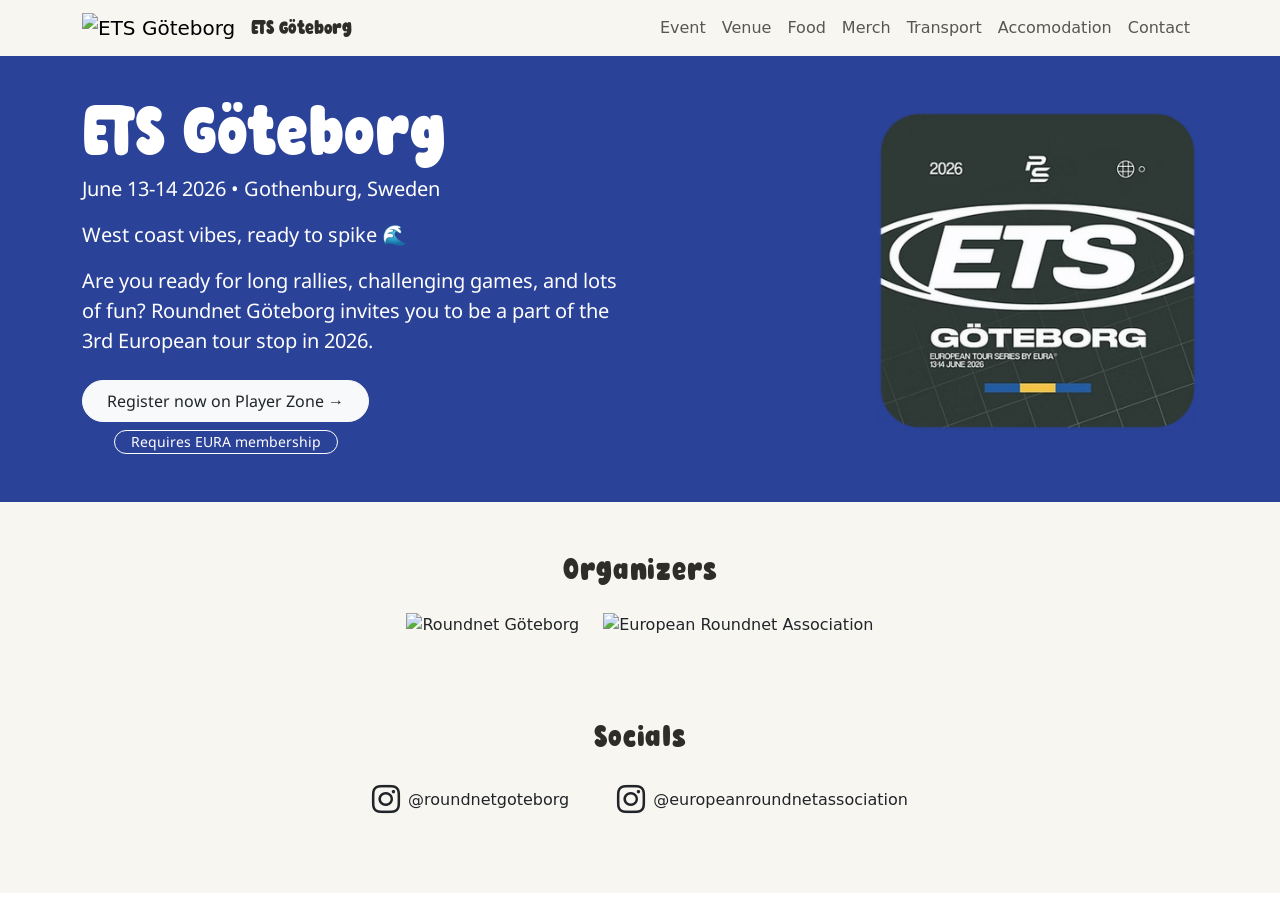
==== index.html @ 1d8edac0 "small changes" ====
<!DOCTYPE html>
<html lang="en">
<head>
  <meta charset="UTF-8">
  <meta name="viewport" content="width=device-width, initial-scale=1">
  <meta name="format-detection" content="telephone=no">
  <title>Roundnet Event</title>
  <link href="https://cdn.jsdelivr.net/npm/bootstrap@5.3.2/dist/css/bootstrap.min.css" rel="stylesheet">
  <link rel="stylesheet" href="https://cdn.jsdelivr.net/npm/bootstrap-icons@1.11.3/font/bootstrap-icons.css">
  <style>
    @font-face {
      font-family: 'SuperCroissant';
      src: url('supercroissant.ttf') format('truetype');
    }
    .font-supercroissant {
      font-family: 'SuperCroissant', sans-serif;
    }
    @font-face {
      font-family: 'NotoSansTanga';
      src: url('notosanstanga.ttf') format('truetype');
    }
    .font-tanga {
      font-family: 'NotoSansTanga', sans-serif;
    }
  </style>
</head>

<body>
  <nav class="navbar navbar-expand-lg sticky-top border-0 shadow-none" style="background-color:#f8f6f0;">
    <div class="container">
      <a class="navbar-brand d-inline-flex align-items-center" href="index.html">
        <img src="https://ets.roundnetgoteborg.se/logo.avif" alt="ETS Göteborg" style="max-height:2.8rem;">
        <span class="ms-3 d-inline font-supercroissant" style="color:#2e2d28;">ETS Göteborg</span>
      </a>
      <button
        class="navbar-toggler"
        type="button"
        data-bs-toggle="collapse"
        data-bs-target="#mainNav"
        aria-controls="mainNav"
        aria-expanded="false"
        aria-label="Toggle navigation">
        <span class="navbar-toggler-icon"></span>
      </button>
      <div class="collapse navbar-collapse" id="mainNav">
        <ul class="navbar-nav ms-auto">
          <li class="nav-item"><a class="nav-link" href="event.html">Event</a></li>
          <li class="nav-item"><a class="nav-link" href="venue.html">Venue</a></li>
          <li class="nav-item"><a class="nav-link" href="food.html">Food</a></li>
          <li class="nav-item"><a class="nav-link" href="merch.html">Merch</a></li>
          <li class="nav-item"><a class="nav-link" href="transport.html">Transport</a></li>
          <li class="nav-item"><a class="nav-link" href="accomodation.html">Accomodation</a></li>
          <li class="nav-item"><a class="nav-link" href="contact.html">Contact</a></li>
        </ul>
      </div>
    </div>
  </nav>

  <main>
    <section style="background-color:#2b4299;" class="text-white py-4 py-lg-5">
      <div class="container">
        <div class="row align-items-center g-3">
          <div class="col-lg-6 order-2 order-lg-1 text-center text-lg-start mt-3 mb-1 my-lg-0">
            <h1 class="display-2 mb-0 font-supercroissant">ETS Göteborg</h1>
            <p class="fs-5 mb-3 font-tanga">June 13-14 2026 • Gothenburg, Sweden</p>

            <p class="lead mb-3 font-tanga"><strong>West coast vibes, ready to spike 🌊</strong></p>

            <p class="lead mb-0 font-tanga fw-normal">
              Are you ready for long rallies, challenging games, and lots of fun? Roundnet Göteborg invites you to be a part of the 3rd European tour stop in 2026.
            </p>

            <div class="mt-4">
              <div class="d-inline-flex flex-column align-items-center gap-2 mx-auto mx-lg-0">
                <a
                  href="https://playerzone.roundnetgermany.de/tournaments/667-2026-06-13-ets-goteborg-2026"
                  class="btn btn-light rounded-pill px-4 py-2 text-dark fs-6 font-tanga">
                  Register now on Player Zone →
                </a>

                <div class="w-100 text-center">
                  <a
                    href="https://www.roundnet.eu/european-tour-series-2026#additional-information"
                    target="_blank"
                    rel="noopener noreferrer"
                    class="small font-tanga my-0 px-3 py-1 rounded-pill border border-white text-white text-decoration-none lh-1 d-inline-block">
                    Requires EURA membership
                  </a>
                </div>
              </div>
            </div>
          </div>

          <div class="col-lg-6 order-1 order-lg-2 text-center text-lg-end my-1 my-lg-0 d-flex align-items-center justify-content-center justify-content-lg-end my-0">
            <img src="images/logo-upscale.png" 
                class="rounded img-fluid"
                style="max-height: 20rem; width: auto;"
                alt="ETS Göteborg logotype">
          </div>
        </div>
      </div>
    </section>

    <section class="py-5 pb-lg-5" style="background-color:#f8f6f0;">
      <div class="container pb-4">
        <div class="row justify-content-center">
          <div class="col-lg-8 text-center">

            <!-- ORGANIZED BY -->
            <div class="mb-5 pb-3">
              <h2 class="h2 mb-4 font-supercroissant" style="letter-spacing: 0.03em;color:#2e2d28;">Organizers</h2>
              <div class="d-flex flex-column flex-md-row justify-content-center align-items-center gap-4">
                <img src="https://ets.roundnetgoteborg.se/images/rgbg-logo.png"
                     alt="Roundnet Göteborg"
                     class="img-fluid"
                     style="max-height:8.2rem;">
                <img src="https://ets.roundnetgoteborg.se/images/eura-trimmed.png"
                     alt="European Roundnet Association"
                     class="img-fluid"
                     style="max-height:8.7rem;">
              </div>
            </div>

            <!-- FOLLOW US -->
            <div class="pt-3">
              <h2 class="h2 mb-4 font-supercroissant" style="letter-spacing: 0.03em;color:#2e2d28;">Socials</h2>
              <div class="d-flex flex-column flex-md-row justify-content-center align-items-center gap-4 gap-md-5">
                <a
                  href="https://instagram.com/roundnetgoteborg"
                  target="_blank"
                  rel="noopener noreferrer"
                  class="d-inline-flex align-items-center gap-2 text-decoration-none text-dark">
                  <i class="bi bi-instagram fs-3"></i>
                  <span>@roundnetgoteborg</span>
                </a>
                <a
                  href="https://www.instagram.com/europeanroundnetassociation/"
                  target="_blank"
                  rel="noopener noreferrer"
                  class="d-inline-flex align-items-center gap-2 text-decoration-none text-dark">
                  <i class="bi bi-instagram fs-3"></i>
                  <span>@europeanroundnetassociation</span>
                </a>
              </div>
            </div>

          </div>
        </div>
      </div>
    </section>
  </main>

  <script src="https://cdn.jsdelivr.net/npm/bootstrap@5.3.2/dist/js/bootstrap.bundle.min.js"></script>
</body>
</html>
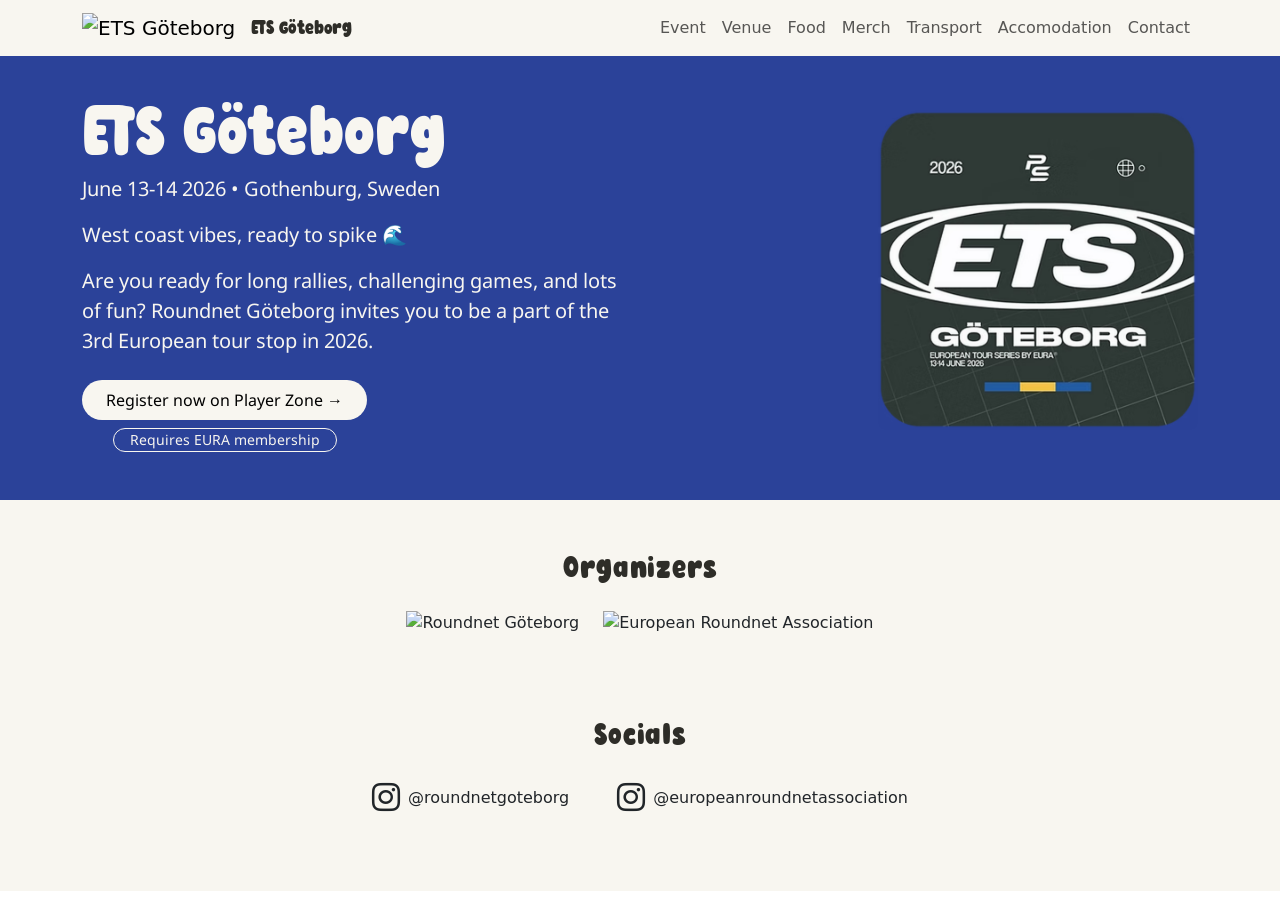
==== commit 06047bad: "small changes" ====
--- a/index.html
+++ b/index.html
@@ -60,7 +60,7 @@
     <section style="background-color:#2b4299;" class="text-white py-4 py-lg-5">
       <div class="container">
         <div class="row align-items-center g-3">
-          <div class="col-lg-6 order-2 order-lg-1 text-center text-lg-start mt-3 mb-1 my-lg-0">
+          <div class="col-lg-6 order-2 order-lg-1 text-center text-lg-start mt-3 mb-1 my-lg-0" style="color:#f8f6f0">
             <h1 class="display-2 mb-0 font-supercroissant">ETS Göteborg</h1>
             <p class="fs-5 mb-3 font-tanga">June 13-14 2026 • Gothenburg, Sweden</p>
 
@@ -70,20 +70,24 @@
               Are you ready for long rallies, challenging games, and lots of fun? Roundnet Göteborg invites you to be a part of the 3rd European tour stop in 2026.
             </p>
 
-            <div class="mt-4">
+                        <div class="mt-4">
               <div class="d-inline-flex flex-column align-items-center gap-2 mx-auto mx-lg-0">
+                <!-- Solid button -->
                 <a
                   href="https://playerzone.roundnetgermany.de/tournaments/667-2026-06-13-ets-goteborg-2026"
-                  class="btn btn-light rounded-pill px-4 py-2 text-dark fs-6 font-tanga">
+                  class="btn rounded-pill px-4 py-2 fs-6 font-tanga"
+                  style="background-color: #f8f6f0; color: #000; border: none;">
                   Register now on Player Zone →
                 </a>
 
+                <!-- Outline button -->
                 <div class="w-100 text-center">
                   <a
                     href="https://www.roundnet.eu/european-tour-series-2026#additional-information"
                     target="_blank"
                     rel="noopener noreferrer"
-                    class="small font-tanga my-0 px-3 py-1 rounded-pill border border-white text-white text-decoration-none lh-1 d-inline-block">
+                    class="small font-tanga my-0 px-3 py-1 rounded-pill text-decoration-none lh-1 d-inline-block"
+                    style="background-color: transparent; border: 1px solid #f8f6f0; color: #f8f6f0;">
                     Requires EURA membership
                   </a>
                 </div>
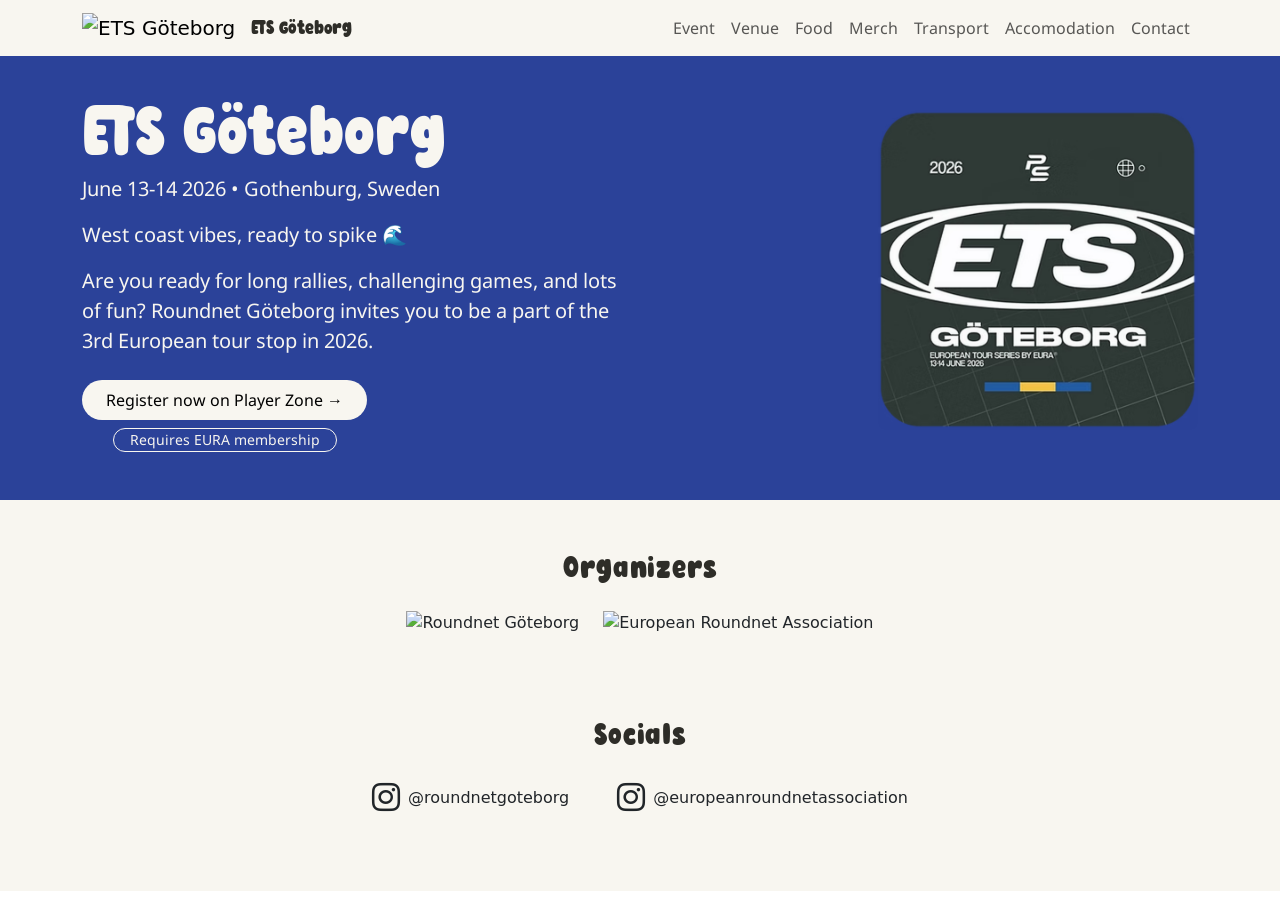
==== commit 1b9f352d: "updatees" ====
--- a/index.html
+++ b/index.html
@@ -43,7 +43,7 @@
         <span class="navbar-toggler-icon"></span>
       </button>
       <div class="collapse navbar-collapse" id="mainNav">
-        <ul class="navbar-nav ms-auto">
+        <ul class="navbar-nav ms-auto font-tanga">
           <li class="nav-item"><a class="nav-link" href="event.html">Event</a></li>
           <li class="nav-item"><a class="nav-link" href="venue.html">Venue</a></li>
           <li class="nav-item"><a class="nav-link" href="food.html">Food</a></li>
@@ -156,4 +156,4 @@
 
   <script src="https://cdn.jsdelivr.net/npm/bootstrap@5.3.2/dist/js/bootstrap.bundle.min.js"></script>
 </body>
-</html>+</html>
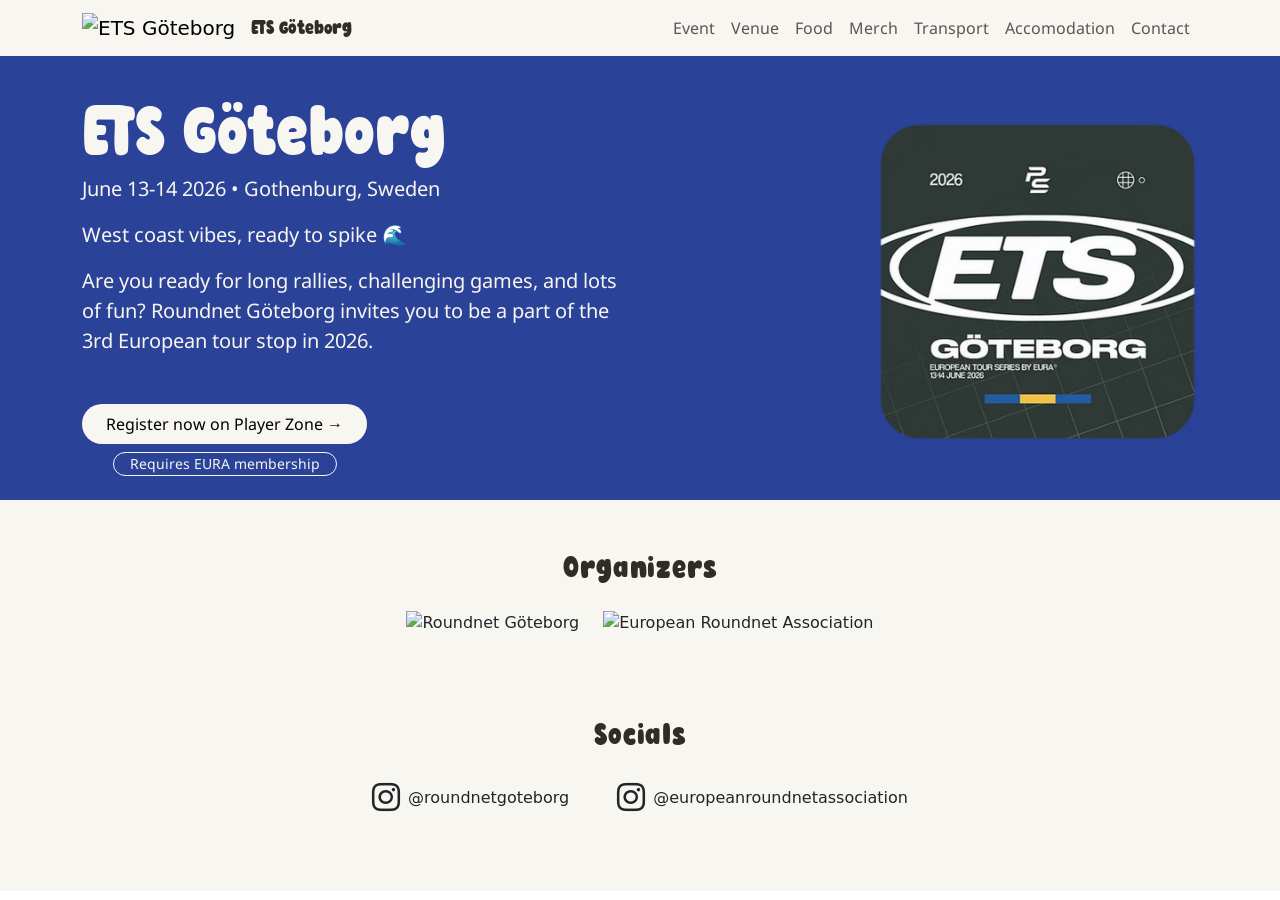
==== commit 93f11e17: "updatees" ====
--- a/index.html
+++ b/index.html
@@ -57,7 +57,7 @@
   </nav>
 
   <main>
-    <section style="background-color:#2b4299;" class="text-white py-4 py-lg-5">
+    <section style="background-color:#2b4299;" class="text-white pt-4 pb-3 pt-lg-5 pb-lg-4">
       <div class="container">
         <div class="row align-items-center g-3">
           <div class="col-lg-6 order-2 order-lg-1 text-center text-lg-start mt-3 mb-1 my-lg-0" style="color:#f8f6f0">
@@ -70,7 +70,7 @@
               Are you ready for long rallies, challenging games, and lots of fun? Roundnet Göteborg invites you to be a part of the 3rd European tour stop in 2026.
             </p>
 
-                        <div class="mt-4">
+            <div class="mt-5">
               <div class="d-inline-flex flex-column align-items-center gap-2 mx-auto mx-lg-0">
                 <!-- Solid button -->
                 <a
@@ -156,4 +156,4 @@
 
   <script src="https://cdn.jsdelivr.net/npm/bootstrap@5.3.2/dist/js/bootstrap.bundle.min.js"></script>
 </body>
-</html>
+</html>
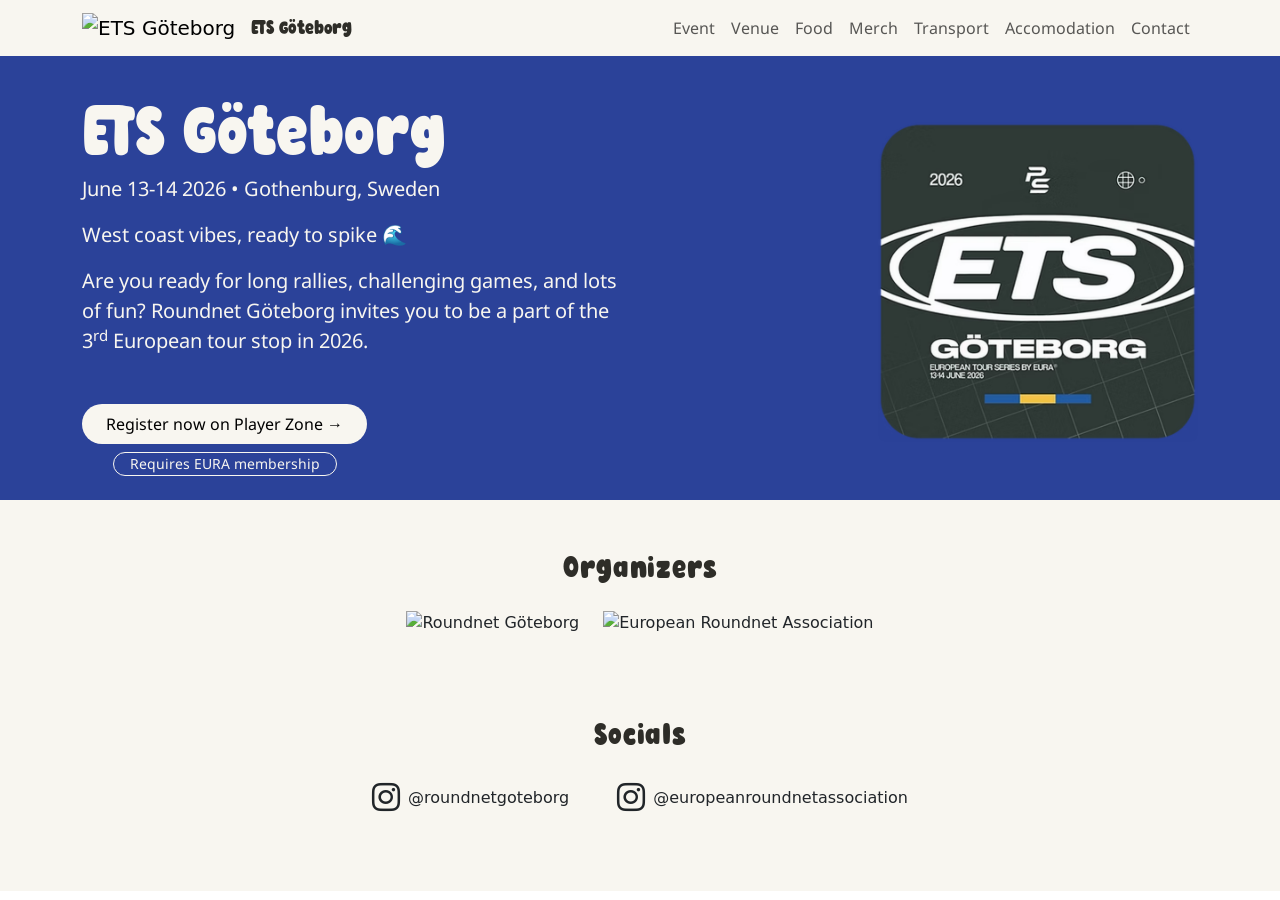
==== commit bb832785: "updatees" ====
--- a/index.html
+++ b/index.html
@@ -57,20 +57,20 @@
   </nav>
 
   <main>
-    <section style="background-color:#2b4299;" class="text-white pt-4 pb-3 pt-lg-5 pb-lg-4">
+    <section style="background-color:#2b4299;" class="text-white pt-0 pb-3 pt-lg-5 pb-lg-4">
       <div class="container">
-        <div class="row align-items-center g-3">
-          <div class="col-lg-6 order-2 order-lg-1 text-center text-lg-start mt-3 mb-1 my-lg-0" style="color:#f8f6f0">
+        <div class="row align-items-center g-1 g-lg-3">
+          <div class="col-lg-6 order-2 order-lg-1 text-center text-lg-start mb-1 my-lg-0" style="color:#f8f6f0">
             <h1 class="display-2 mb-0 font-supercroissant">ETS Göteborg</h1>
-            <p class="fs-5 mb-3 font-tanga">June 13-14 2026 • Gothenburg, Sweden</p>
+            <p class="fs-5 mb-4 mb-lg-3 font-tanga">June 13-14 2026 • Gothenburg, Sweden</p>
 
             <p class="lead mb-3 font-tanga"><strong>West coast vibes, ready to spike 🌊</strong></p>
 
             <p class="lead mb-0 font-tanga fw-normal">
-              Are you ready for long rallies, challenging games, and lots of fun? Roundnet Göteborg invites you to be a part of the 3rd European tour stop in 2026.
+              Are you ready for long rallies, challenging games, and lots of fun? Roundnet Göteborg invites you to be a part of the 3<sup>rd</sup> European tour stop in 2026.
             </p>
 
-            <div class="mt-5">
+            <div class="mt-4 mt-lg-5">
               <div class="d-inline-flex flex-column align-items-center gap-2 mx-auto mx-lg-0">
                 <!-- Solid button -->
                 <a
@@ -95,7 +95,7 @@
             </div>
           </div>
 
-          <div class="col-lg-6 order-1 order-lg-2 text-center text-lg-end my-1 my-lg-0 d-flex align-items-center justify-content-center justify-content-lg-end my-0">
+          <div class="col-lg-6 order-1 order-lg-2 text-center text-lg-end my-1 my-lg-0 pt-3 pt-lg-0 pb-0 pb-lg-0 d-flex align-items-center justify-content-center justify-content-lg-end">
             <img src="images/logo-upscale.png" 
                 class="rounded img-fluid"
                 style="max-height: 20rem; width: auto;"
